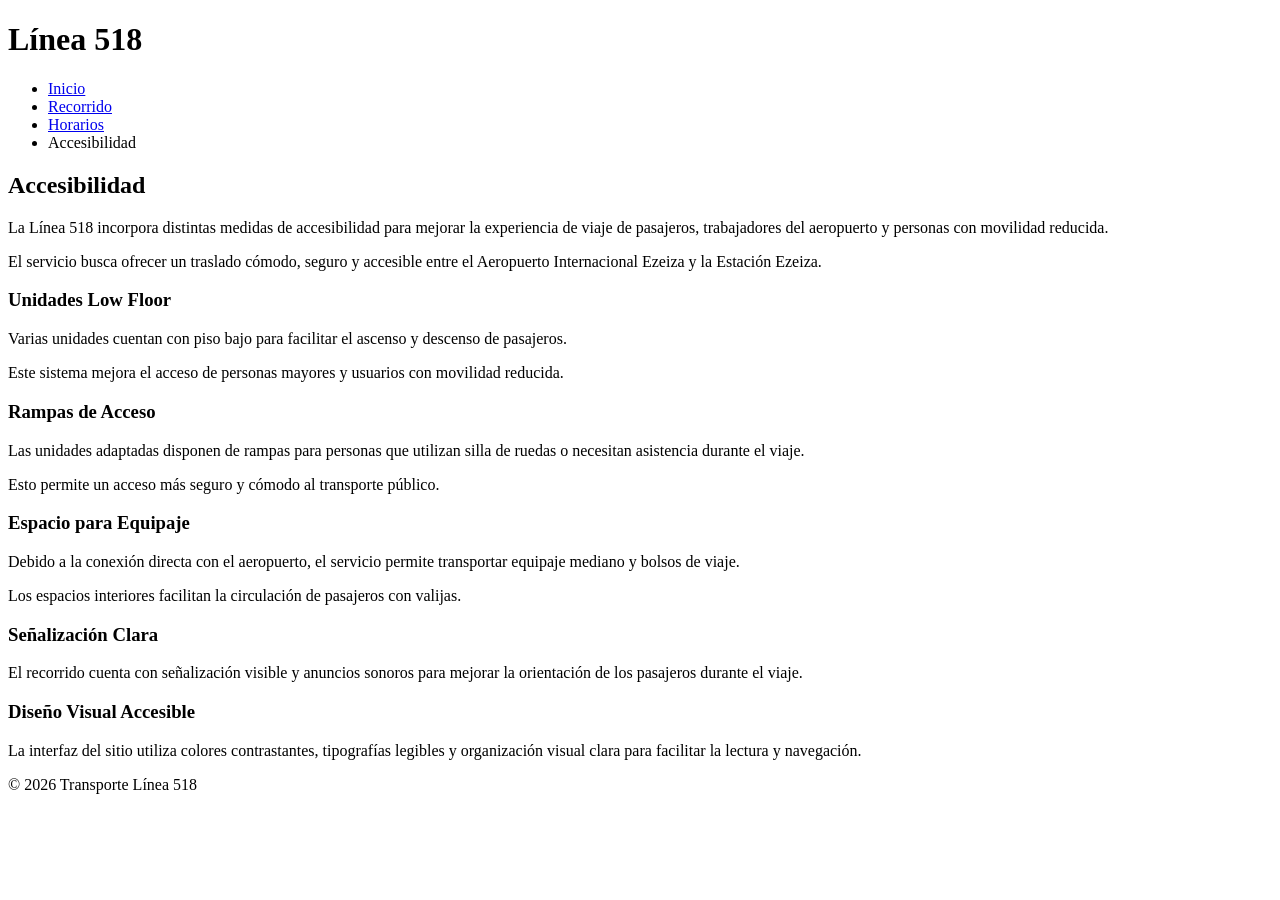
==== accesibilidad.html @ ccd4d1e3 "Add files via upload" ====
<!DOCTYPE html>
<html lang="es">

<head>

    <meta charset="UTF-8">

    <meta name="viewport" content="width=device-width, initial-scale=1.0">

    <title>Accesibilidad</title>

    <link rel="stylesheet" href="./css1.css">

</head>

<body>

<header>

    <h1>Línea 518</h1>

    <nav>

        <ul>

            <li>
                <a href="index.html">
                    Inicio
                </a>
            </li>

            <li>
                <a href="recorrido.html">
                    Recorrido
                </a>
            </li>

            <li>
                <a href="horarios.html">
                    Horarios
                </a>
            </li>

            <li>
                <span class="active" aria-current="page">
                    Accesibilidad
                </span>
            </li>

        </ul>

    </nav>

</header>

<main>

    <h2>Accesibilidad</h2>

    <div class="hero">

        <p>
            La Línea 518 incorpora distintas medidas
            de accesibilidad para mejorar la experiencia
            de viaje de pasajeros, trabajadores del aeropuerto
            y personas con movilidad reducida.
        </p>

        <p>
            El servicio busca ofrecer un traslado cómodo,
            seguro y accesible entre el Aeropuerto
            Internacional Ezeiza y la Estación Ezeiza.
        </p>

    </div>

    <section class="cards-grid">

        <section class="card">

            

            <h3>Unidades Low Floor</h3>

            <p>
                Varias unidades cuentan con piso bajo
                para facilitar el ascenso y descenso
                de pasajeros.
            </p>

            <p>
                Este sistema mejora el acceso de personas
                mayores y usuarios con movilidad reducida.
            </p>

        </section>

        <section class="card">

            <h3>Rampas de Acceso</h3>

            <p>
                Las unidades adaptadas disponen de rampas
                para personas que utilizan silla de ruedas
                o necesitan asistencia durante el viaje.
            </p>

            <p>
                Esto permite un acceso más seguro y cómodo
                al transporte público.
            </p>

        </section>

        <section class="card">

            <h3>Espacio para Equipaje</h3>

            <p>
                Debido a la conexión directa con el aeropuerto,
                el servicio permite transportar equipaje
                mediano y bolsos de viaje.
            </p>

            <p>
                Los espacios interiores facilitan la circulación
                de pasajeros con valijas.
            </p>

        </section>

        <section class="card">

            <h3>Señalización Clara</h3>

            <p>
                El recorrido cuenta con señalización visible
                y anuncios sonoros para mejorar la orientación
                de los pasajeros durante el viaje.
            </p>

        </section>

        <section class="card">

            <h3>Diseño Visual Accesible</h3>

            <p>
                La interfaz del sitio utiliza colores
                contrastantes, tipografías legibles
                y organización visual clara para facilitar
                la lectura y navegación.
            </p>

        </section>

    </section>

</main>

<footer>

    <p>
        © 2026 Transporte Línea 518
    </p>

</footer>

</body>

</html>
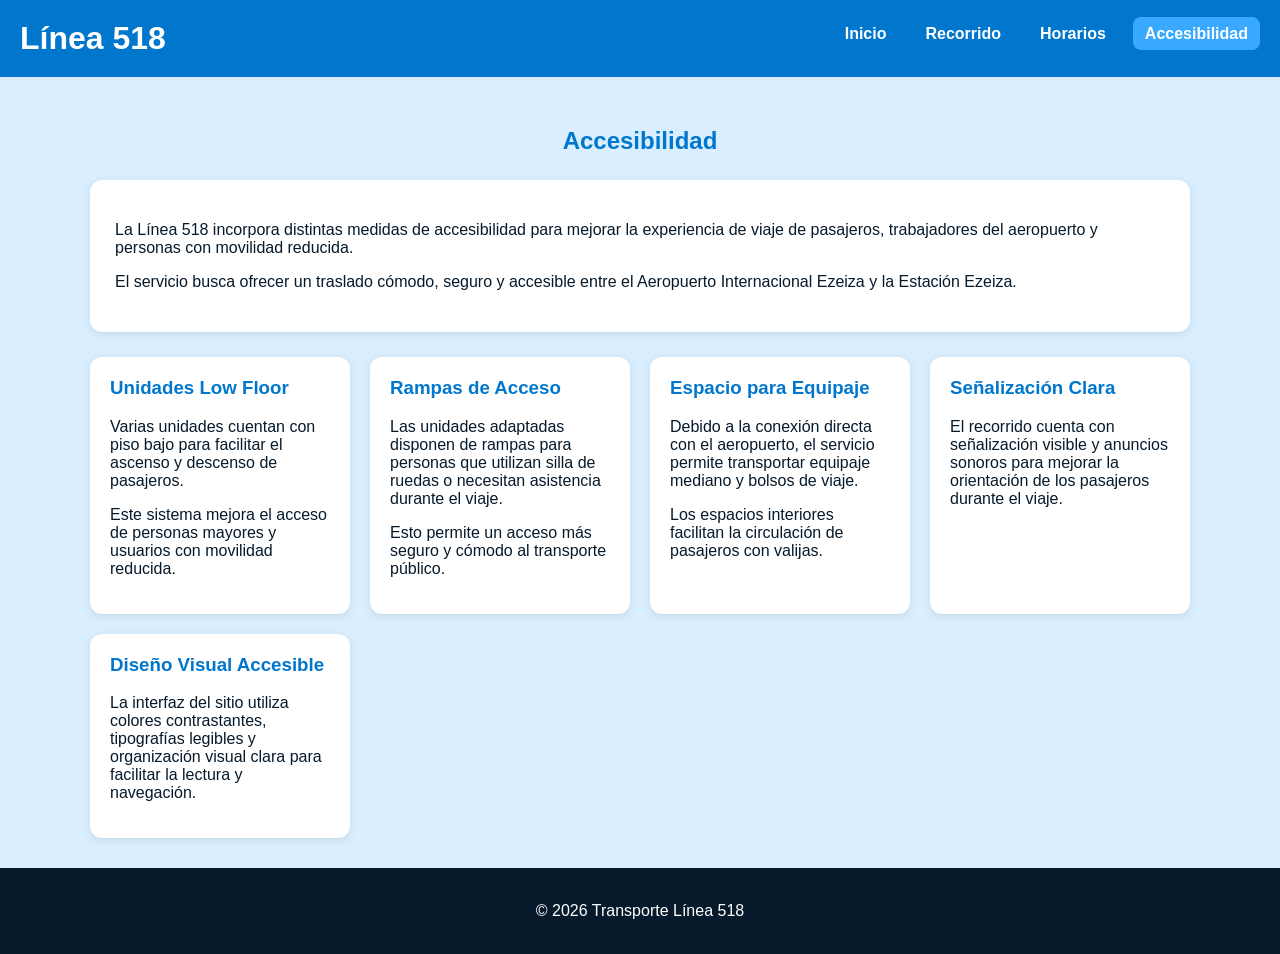
==== commit bda4b266: "Update accesibilidad.html" ====
--- a/accesibilidad.html
+++ b/accesibilidad.html
@@ -9,7 +9,7 @@
 
     <title>Accesibilidad</title>
 
-    <link rel="stylesheet" href="./css1.css">
+    <link rel="stylesheet" href="estilos/css1.css">
 
 </head>
 
@@ -168,4 +168,4 @@
 
 </body>
 
-</html>+</html>
--- a/estilos/css1.css
+++ b/estilos/css1.css
@@ -0,0 +1,399 @@
+/* ========================= */
+/* RESET */
+/* ========================= */
+
+* {
+
+    box-sizing: border-box;
+
+}
+
+
+
+/* ========================= */
+/* COLORES */
+/* ========================= */
+
+:root {
+
+    --azul-principal: #0077CC;
+    --celeste: #38A9FF;
+    --celeste-claro: #D9EFFF;
+    --blanco: #FFFFFF;
+    --azul-oscuro: #061A2B;
+    --gris-azulado: #4B6075;
+
+}
+
+
+/* ========================= */
+/* BODY */
+/* ========================= */
+
+body {
+
+    margin: 0;
+
+    font-family: Arial, Helvetica, sans-serif;
+
+    background-color: var(--celeste-claro);
+
+    color: var(--azul-oscuro);
+
+    min-height: 100vh;
+
+    display: flex;
+
+    flex-direction: column;
+
+}
+
+
+/* ========================= */
+/* HEADER */
+/* ========================= */
+
+header {
+
+    background-color: var(--azul-principal);
+
+    color: var(--blanco);
+
+    padding: 20px;
+
+    display: flex;
+
+    justify-content: space-between;
+
+    align-items: center;
+
+    flex-wrap: wrap;
+
+}
+
+
+/* ========================= */
+/* TITULO PRINCIPAL */
+/* ========================= */
+
+h1 {
+
+    margin: 0;
+
+}
+
+
+/* ========================= */
+/* MENU */
+/* ========================= */
+
+nav ul {
+
+    list-style: none;
+
+    display: flex;
+
+    gap: 15px;
+
+    margin: 0;
+
+    padding: 0;
+
+}
+
+
+/* ========================= */
+/* LINKS */
+/* ========================= */
+
+nav a,
+.active {
+
+    text-decoration: none;
+
+    color: var(--blanco);
+
+    font-weight: bold;
+
+    padding: 8px 12px;
+
+    border-radius: 8px;
+
+    transition: 0.2s;
+
+}
+
+
+/* HOVER */
+
+nav a:hover {
+
+    background-color: var(--celeste);
+
+}
+
+
+/* PAGINA ACTUAL */
+
+.active {
+
+    background-color: var(--celeste);
+
+}
+
+
+/* ========================= */
+/* MAIN */
+/* ========================= */
+
+main {
+
+    width: 90%;
+
+    max-width: 1100px;
+
+    margin: 30px auto;
+
+    flex: 1;
+
+}
+
+
+/* ========================= */
+/* TITULOS */
+/* ========================= */
+
+h2 {
+
+    color: var(--azul-principal);
+
+    text-align: center;
+
+    margin-bottom: 25px;
+
+}
+
+
+h3 {
+
+    color: var(--azul-principal);
+
+    margin-top: 0;
+
+}
+
+
+/* ========================= */
+/* HERO */
+/* ========================= */
+
+.hero {
+
+    background-color: var(--blanco);
+
+    padding: 25px;
+
+    border-radius: 12px;
+
+    margin-bottom: 25px;
+
+    box-shadow: 0 2px 8px rgba(0,0,0,0.1);
+
+}
+
+
+/* ========================= */
+/* GRID DE CARDS */
+/* ========================= */
+
+.cards-grid {
+
+    display: grid;
+
+    grid-template-columns: repeat(auto-fit, minmax(250px, 1fr));
+
+    gap: 20px;
+
+}
+
+
+/* ========================= */
+/* CARDS */
+/* ========================= */
+
+.card {
+
+    background-color: var(--blanco);
+
+    padding: 20px;
+
+    border-radius: 12px;
+
+    box-shadow: 0 2px 8px rgba(0,0,0,0.1);
+
+    transition: 0.2s;
+
+}
+
+
+/* HOVER CARDS */
+
+.card:hover {
+
+    transform: translateY(-4px);
+
+}
+
+
+/* ========================= */
+/* IMAGENES */
+/* ========================= */
+
+img {
+
+    max-width: 100%;
+
+    display: block;
+
+}
+
+
+/* ========================= */
+/* IMAGEN PRINCIPAL */
+/* ========================= */
+
+
+
+
+/* ========================= */
+/* IMAGENES EN CARDS */
+/* ========================= */
+
+.card img {
+
+    width: 100%;
+
+    height: 220px;
+
+    object-fit: cover;
+
+    border-radius: 10px;
+
+    margin-bottom: 15px;
+
+}
+
+
+/* ========================= */
+/* LISTAS */
+/* ========================= */
+
+ul {
+
+    padding-left: 20px;
+
+}
+
+
+li {
+
+    margin-bottom: 10px;
+
+}
+
+
+/* ========================= */
+/* TABLAS */
+/* ========================= */
+
+table {
+
+    width: 100%;
+
+    border-collapse: collapse;
+
+    margin-top: 15px;
+
+}
+
+
+/* CELDAS */
+
+th,
+td {
+
+    border: 1px solid var(--gris-azulado);
+
+    padding: 12px;
+
+    text-align: center;
+
+}
+
+
+/* ENCABEZADOS */
+
+th {
+
+    background-color: var(--azul-principal);
+
+    color: var(--blanco);
+
+}
+
+
+/* FILAS */
+
+td {
+
+    background-color: var(--blanco);
+
+}
+
+
+/* ========================= */
+/* FOOTER */
+/* ========================= */
+
+footer {
+
+    background-color: var(--azul-oscuro);
+
+    color: var(--blanco);
+
+    text-align: center;
+
+    padding: 18px;
+
+}
+
+
+/* ========================= */
+/* RESPONSIVE */
+/* ========================= */
+
+@media (max-width: 700px) {
+
+    header {
+
+        flex-direction: column;
+
+        text-align: center;
+
+    }
+
+    nav ul {
+
+        flex-direction: column;
+
+        margin-top: 15px;
+
+    }
+
+    main {
+
+        width: 95%;
+
+    }
+
+}
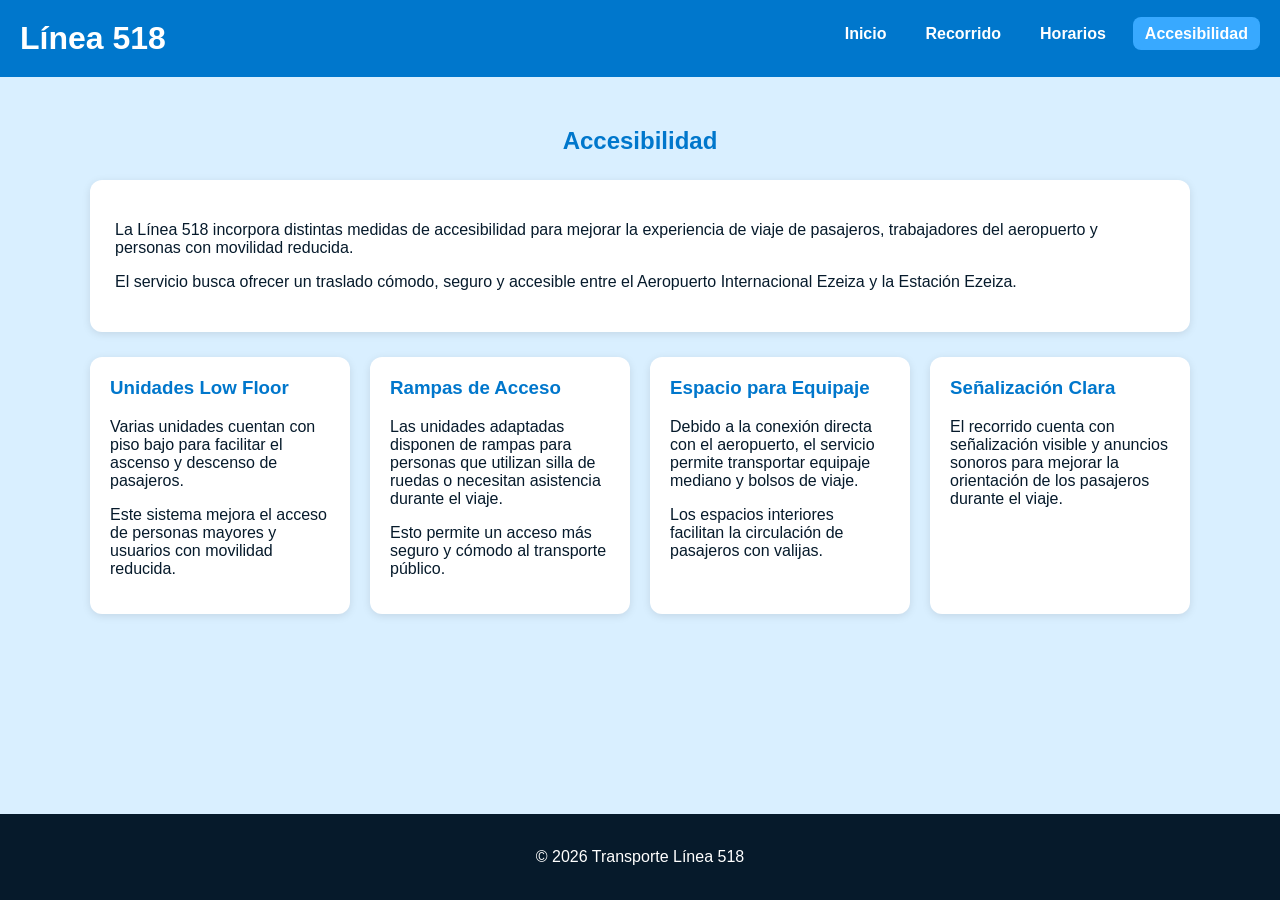
==== commit d685cace: "Update accesibilidad.html" ====
--- a/accesibilidad.html
+++ b/accesibilidad.html
@@ -141,18 +141,9 @@
 
         </section>
 
-        <section class="card">
+       
 
-            <h3>Diseño Visual Accesible</h3>
-
-            <p>
-                La interfaz del sitio utiliza colores
-                contrastantes, tipografías legibles
-                y organización visual clara para facilitar
-                la lectura y navegación.
-            </p>
-
-        </section>
+  
 
     </section>
 
